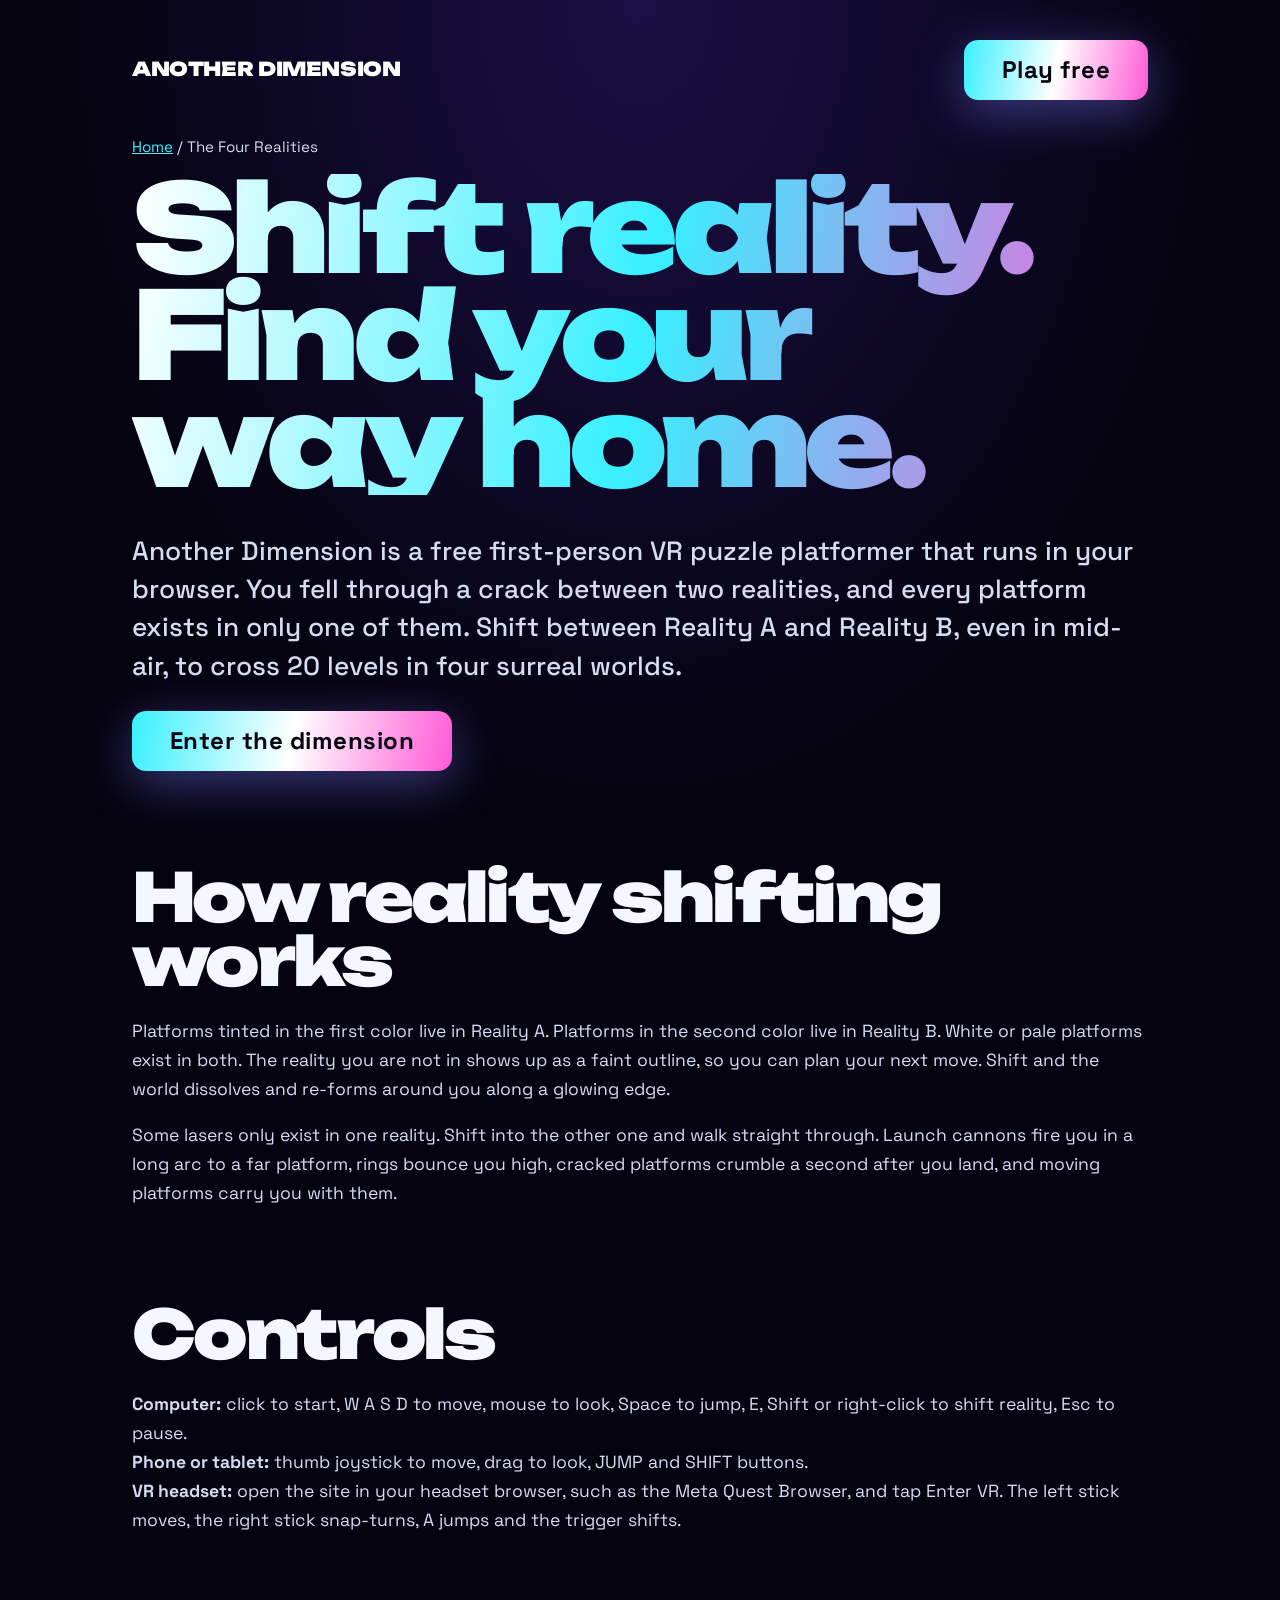
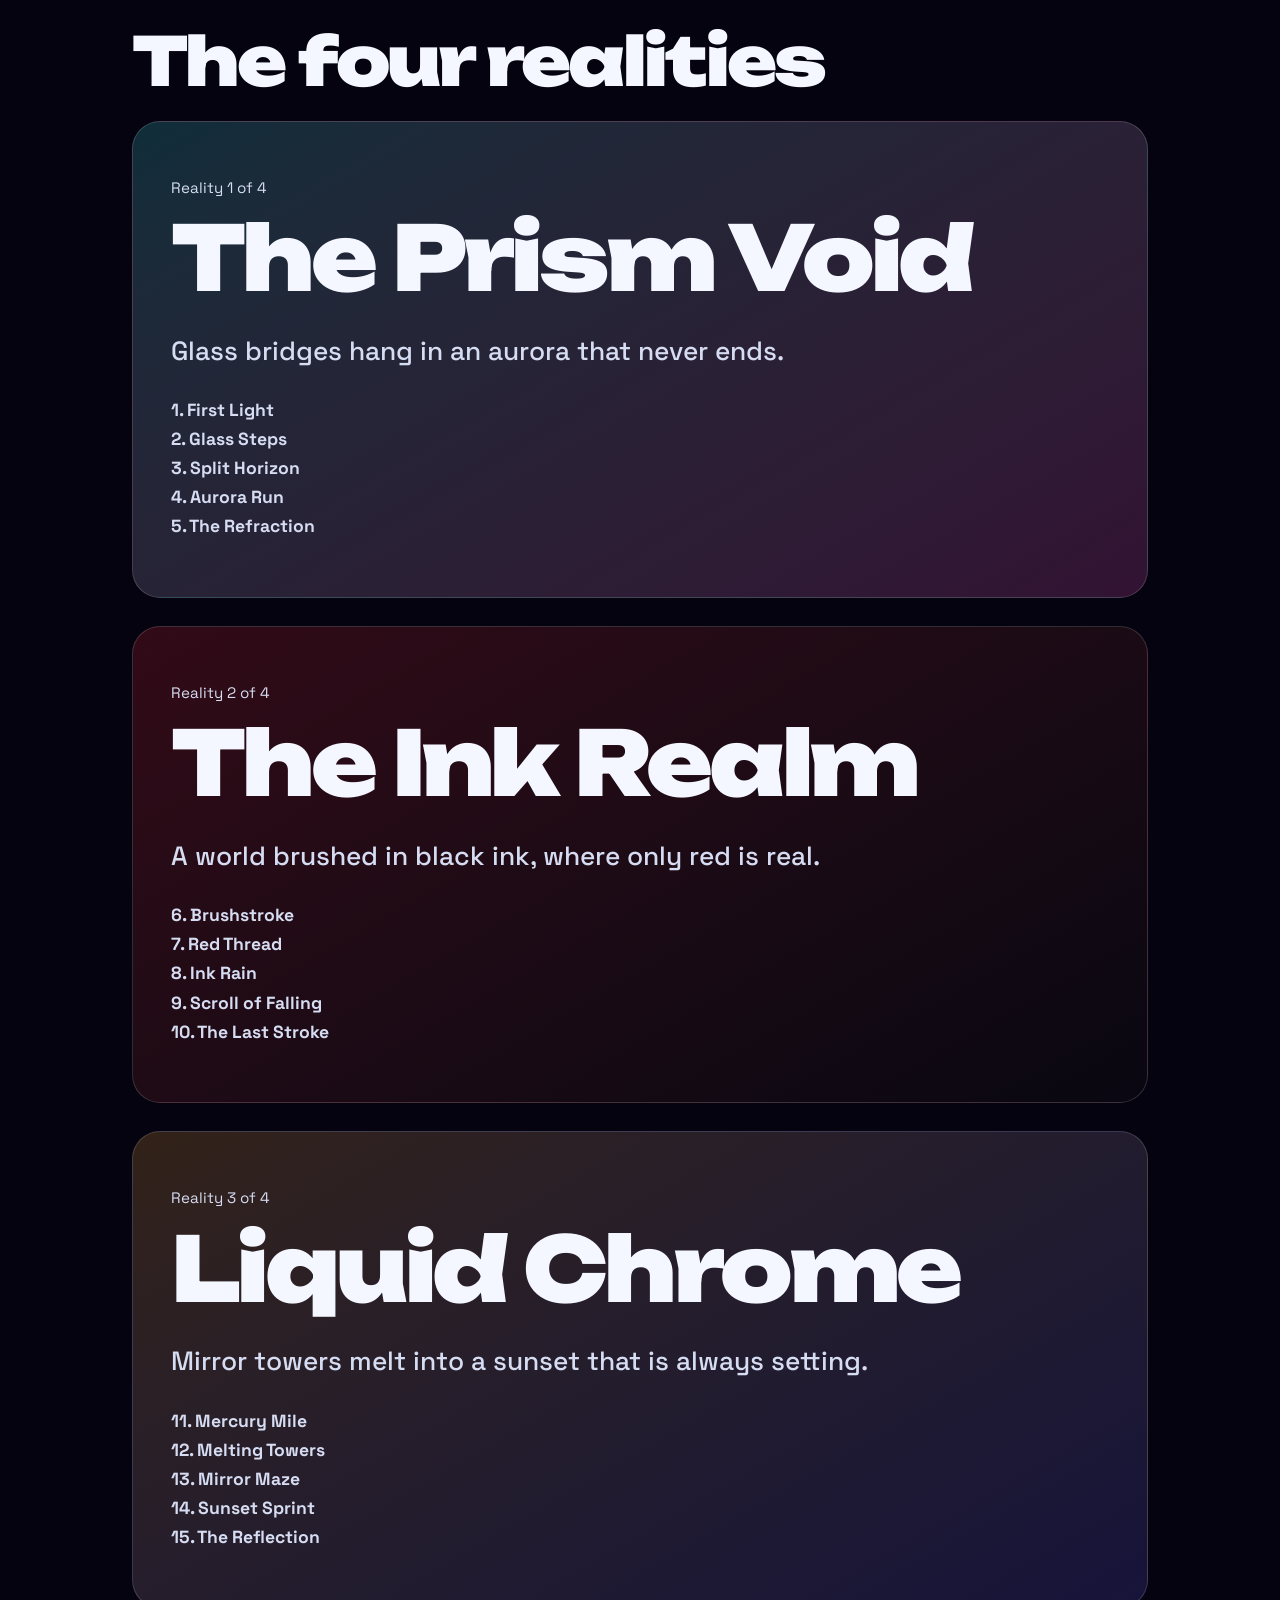
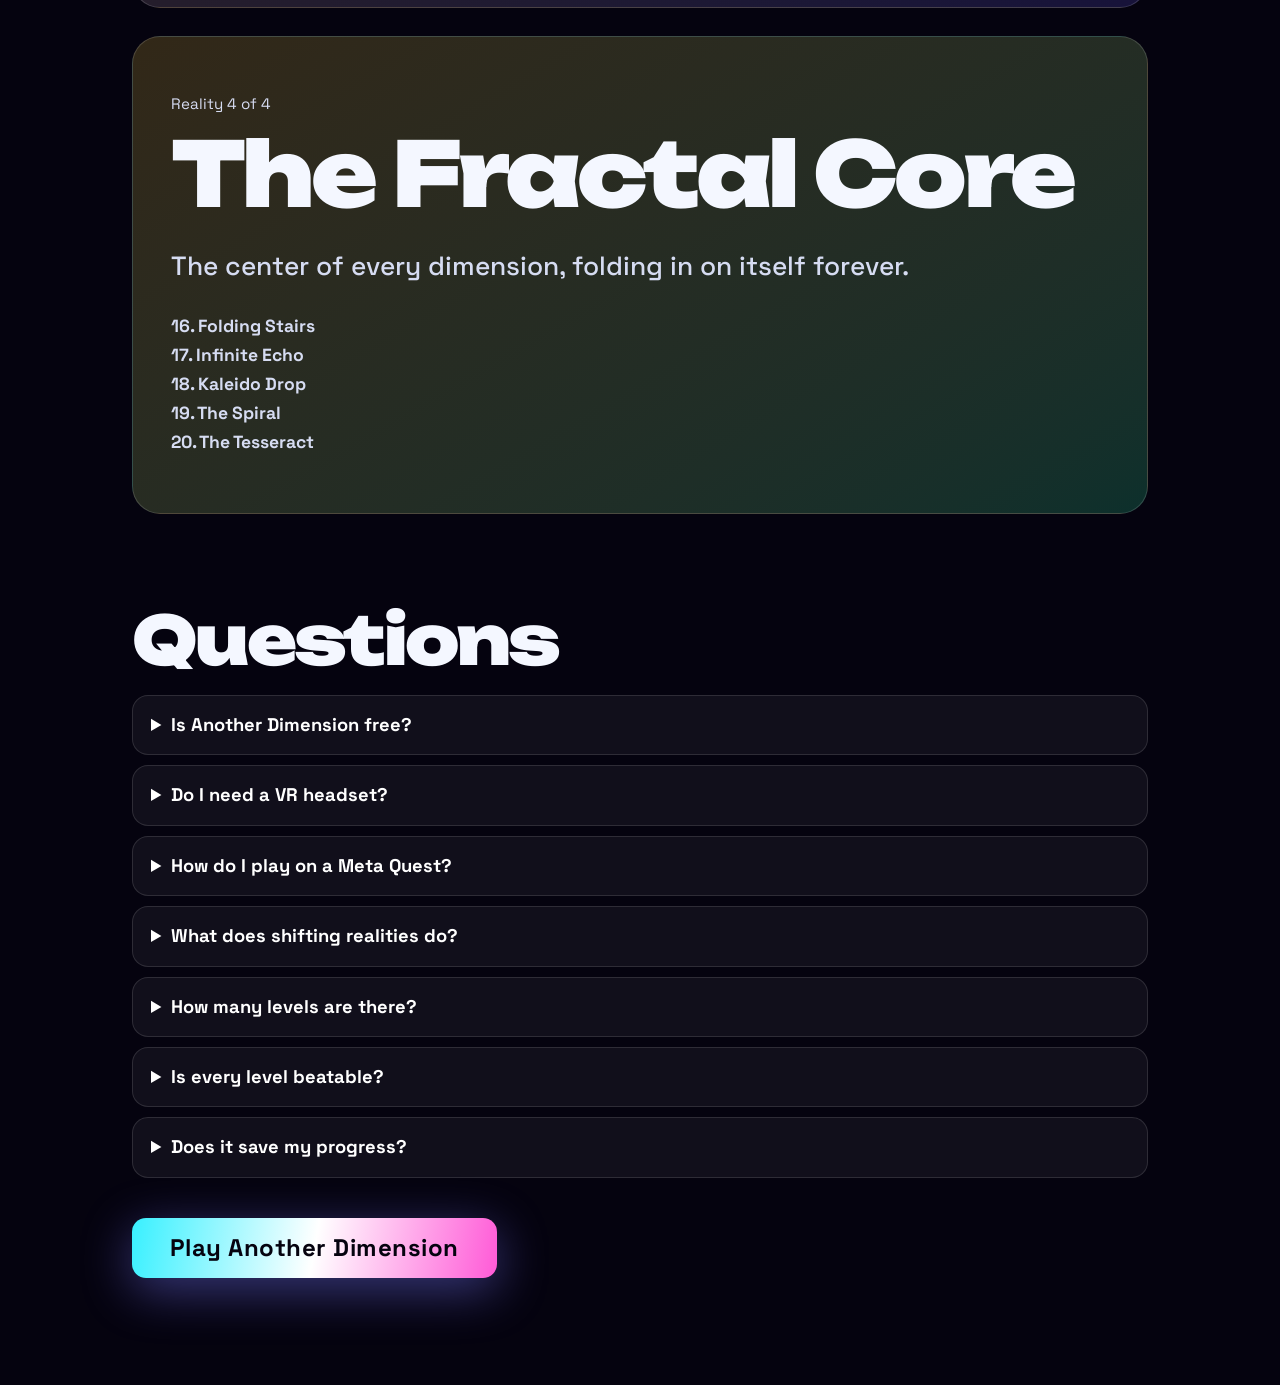
==== realities/index.html @ 5f75dca2 "Add files via upload" ====
<!doctype html>
<html lang="en-US">
<head>
<meta charset="utf-8"><meta name="viewport" content="width=device-width,initial-scale=1,viewport-fit=cover">
<title>The Four Realities of Another Dimension · Free Browser VR Game</title><meta name="description" content="Guide to Another Dimension, the free browser VR puzzle platformer: the four realities, all 20 levels, how reality shifting works, controls for VR, desktop and phone."><link rel="canonical" href="https://anotherdimensionvr.com/realities/"><meta name="robots" content="index,follow,max-image-preview:large">
<meta property="og:type" content="website"><meta property="og:site_name" content="Another Dimension"><meta property="og:title" content="The Four Realities of Another Dimension · Free Browser VR Game"><meta property="og:description" content="Guide to Another Dimension, the free browser VR puzzle platformer: the four realities, all 20 levels, how reality shifting works, controls for VR, desktop and phone."><meta property="og:url" content="https://anotherdimensionvr.com/realities/"><meta property="og:image" content="https://anotherdimensionvr.com/images/og-image.jpg"><meta property="og:image:width" content="1200"><meta property="og:image:height" content="630"><meta property="og:locale" content="en_US">
<meta name="twitter:card" content="summary_large_image"><meta name="twitter:title" content="The Four Realities of Another Dimension · Free Browser VR Game"><meta name="twitter:description" content="Guide to Another Dimension, the free browser VR puzzle platformer: the four realities, all 20 levels, how reality shifting works, controls for VR, desktop and phone."><meta name="twitter:image" content="https://anotherdimensionvr.com/images/og-image.jpg">
<link rel="icon" href="/images/favicon.ico" sizes="any"><link rel="icon" type="image/png" sizes="32x32" href="/images/favicon-32x32.png">
<link rel="apple-touch-icon" href="/images/apple-touch-icon.png"><link rel="manifest" href="/manifest.webmanifest"><meta name="theme-color" content="#05030f">
<link rel="preconnect" href="https://fonts.googleapis.com"><link rel="preconnect" href="https://fonts.gstatic.com" crossorigin>
<link href="https://fonts.googleapis.com/css2?family=Space+Grotesk:wght@400;500;600;700&family=Unbounded:wght@700;900&display=swap" rel="stylesheet">
<link rel="stylesheet" href="/css/ad.css">
<script type="application/ld+json">
{
 "@context": "https://schema.org",
 "@graph": [
  {
   "@type": "WebPage",
   "@id": "https://anotherdimensionvr.com/realities/#webpage",
   "url": "https://anotherdimensionvr.com/realities/",
   "name": "The Four Realities of Another Dimension · Free Browser VR Game",
   "description": "Guide to Another Dimension, the free browser VR puzzle platformer: the four realities, all 20 levels, how reality shifting works, controls for VR, desktop and phone.",
   "isPartOf": {
    "@id": "https://anotherdimensionvr.com/#website"
   },
   "about": {
    "@id": "https://anotherdimensionvr.com/#game"
   },
   "inLanguage": "en-US",
   "speakable": {
    "@type": "SpeakableSpecification",
    "cssSelector": [
     ".pg h1",
     ".pg .lede"
    ]
   }
  },
  {
   "@type": "BreadcrumbList",
   "itemListElement": [
    {
     "@type": "ListItem",
     "position": 1,
     "name": "Home",
     "item": "https://anotherdimensionvr.com/"
    },
    {
     "@type": "ListItem",
     "position": 2,
     "name": "The Four Realities",
     "item": "https://anotherdimensionvr.com/realities/"
    }
   ]
  },
  {
   "@type": "FAQPage",
   "@id": "https://anotherdimensionvr.com/realities/#faq",
   "mainEntity": [
    {
     "@type": "Question",
     "name": "Is Another Dimension free?",
     "acceptedAnswer": {
      "@type": "Answer",
      "text": "Yes. Another Dimension is a free VR game that runs in your web browser. There is nothing to download or install and no account to make."
     }
    },
    {
     "@type": "Question",
     "name": "Do I need a VR headset?",
     "acceptedAnswer": {
      "@type": "Answer",
      "text": "No. It plays in first person on a computer, phone or tablet. If you have a headset, open the site in its browser and tap Enter VR to play in full virtual reality through WebXR."
     }
    },
    {
     "@type": "Question",
     "name": "How do I play on a Meta Quest?",
     "acceptedAnswer": {
      "@type": "Answer",
      "text": "Open anotherdimensionvr.com in the Meta Quest Browser and tap Enter VR. The left stick moves, the right stick snap-turns, the A button jumps and the trigger shifts between realities."
     }
    },
    {
     "@type": "Question",
     "name": "What does shifting realities do?",
     "acceptedAnswer": {
      "@type": "Answer",
      "text": "Every platform exists in Reality A, Reality B or both. Shifting swaps which reality you are standing in, so platforms appear and vanish around you. You can shift in mid-air to land on a platform that was not there when you jumped."
     }
    },
    {
     "@type": "Question",
     "name": "How many levels are there?",
     "acceptedAnswer": {
      "@type": "Answer",
      "text": "Twenty levels across four realities: the Prism Void, the Ink Realm, Liquid Chrome and the Fractal Core. Each level has three stars to earn."
     }
    },
    {
     "@type": "Question",
     "name": "Is every level beatable?",
     "acceptedAnswer": {
      "@type": "Answer",
      "text": "Yes. Every jump in every level was test-played by an automated runner using the same physics as the game before it was included."
     }
    },
    {
     "@type": "Question",
     "name": "Does it save my progress?",
     "acceptedAnswer": {
      "@type": "Answer",
      "text": "Yes. Unlocked levels, stars and best times are saved in your browser on the device you play on."
     }
    }
   ]
  }
 ]
}
</script>
</head>
<body class="page">
<main class="pg">
<nav class="pg-nav"><a class="brand" href="/">ANOTHER DIMENSION</a><a class="b hot" href="/">Play free</a></nav>
<p class="crumbs"><a href="/">Home</a> / The Four Realities</p>
<h1>Shift reality. Find your way home.</h1>
<p class="lede">Another Dimension is a free first-person VR puzzle platformer that runs in your browser. You fell through a crack between two realities, and every platform exists in only one of them. Shift between Reality A and Reality B, even in mid-air, to cross 20 levels in four surreal worlds.</p>
<p><a class="b hot" href="/">Enter the dimension</a></p>
<h2>How reality shifting works</h2>
<p>Platforms tinted in the first color live in Reality A. Platforms in the second color live in Reality B. White or pale platforms exist in both. The reality you are not in shows up as a faint outline, so you can plan your next move. Shift and the world dissolves and re-forms around you along a glowing edge.</p>
<p>Some lasers only exist in one reality. Shift into the other one and walk straight through. Launch cannons fire you in a long arc to a far platform, rings bounce you high, cracked platforms crumble a second after you land, and moving platforms carry you with them.</p>
<h2>Controls</h2>
<p><b>Computer:</b> click to start, W A S D to move, mouse to look, Space to jump, E, Shift or right-click to shift reality, Esc to pause.<br><b>Phone or tablet:</b> thumb joystick to move, drag to look, JUMP and SHIFT buttons.<br><b>VR headset:</b> open the site in your headset browser, such as the Meta Quest Browser, and tap Enter VR. The left stick moves, the right stick snap-turns, A jumps and the trigger shifts.</p>
<h2>The four realities</h2>
<section class="rsec" style="--ra:#38f0ff;--rb:#ff5ad7"><p class="crumbs">Reality 1 of 4</p><h2>The Prism Void</h2><p class="lede">Glass bridges hang in an aurora that never ends.</p><ol start="1" style="list-style:none;padding:0"><li><b>1. First Light</b></li><li><b>2. Glass Steps</b></li><li><b>3. Split Horizon</b></li><li><b>4. Aurora Run</b></li><li><b>5. The Refraction</b></li></ol></section><section class="rsec" style="--ra:#ff2d3c;--rb:#1b1b1f"><p class="crumbs">Reality 2 of 4</p><h2>The Ink Realm</h2><p class="lede">A world brushed in black ink, where only red is real.</p><ol start="6" style="list-style:none;padding:0"><li><b>6. Brushstroke</b></li><li><b>7. Red Thread</b></li><li><b>8. Ink Rain</b></li><li><b>9. Scroll of Falling</b></li><li><b>10. The Last Stroke</b></li></ol></section><section class="rsec" style="--ra:#ffb13d;--rb:#6a5cff"><p class="crumbs">Reality 3 of 4</p><h2>Liquid Chrome</h2><p class="lede">Mirror towers melt into a sunset that is always setting.</p><ol start="11" style="list-style:none;padding:0"><li><b>11. Mercury Mile</b></li><li><b>12. Melting Towers</b></li><li><b>13. Mirror Maze</b></li><li><b>14. Sunset Sprint</b></li><li><b>15. The Reflection</b></li></ol></section><section class="rsec" style="--ra:#ffd23f;--rb:#2bffb0"><p class="crumbs">Reality 4 of 4</p><h2>The Fractal Core</h2><p class="lede">The center of every dimension, folding in on itself forever.</p><ol start="16" style="list-style:none;padding:0"><li><b>16. Folding Stairs</b></li><li><b>17. Infinite Echo</b></li><li><b>18. Kaleido Drop</b></li><li><b>19. The Spiral</b></li><li><b>20. The Tesseract</b></li></ol></section>
<h2>Questions</h2>
<details><summary>Is Another Dimension free?</summary><p>Yes. Another Dimension is a free VR game that runs in your web browser. There is nothing to download or install and no account to make.</p></details>
<details><summary>Do I need a VR headset?</summary><p>No. It plays in first person on a computer, phone or tablet. If you have a headset, open the site in its browser and tap Enter VR to play in full virtual reality through WebXR.</p></details>
<details><summary>How do I play on a Meta Quest?</summary><p>Open anotherdimensionvr.com in the Meta Quest Browser and tap Enter VR. The left stick moves, the right stick snap-turns, the A button jumps and the trigger shifts between realities.</p></details>
<details><summary>What does shifting realities do?</summary><p>Every platform exists in Reality A, Reality B or both. Shifting swaps which reality you are standing in, so platforms appear and vanish around you. You can shift in mid-air to land on a platform that was not there when you jumped.</p></details>
<details><summary>How many levels are there?</summary><p>Twenty levels across four realities: the Prism Void, the Ink Realm, Liquid Chrome and the Fractal Core. Each level has three stars to earn.</p></details>
<details><summary>Is every level beatable?</summary><p>Yes. Every jump in every level was test-played by an automated runner using the same physics as the game before it was included.</p></details>
<details><summary>Does it save my progress?</summary><p>Yes. Unlocked levels, stars and best times are saved in your browser on the device you play on.</p></details>
<p style="margin-top:40px"><a class="b hot" href="/">Play Another Dimension</a></p>
</main>
</body>
</html>
---- css/ad.css ----
/* ANOTHER DIMENSION — styles. Enormous type, sharp glass, no flashing (slow drifts and fades only). */
:root{--a:#38f0ff;--b:#ff5ad7;--g:#ffd23f;--ink:#f4f7ff;--dim:#aab4d6;--glass:rgba(8,6,24,.72);--f:"Space Grotesk","Segoe UI",system-ui,sans-serif;--d:"Unbounded","Space Grotesk",system-ui,sans-serif}
*{box-sizing:border-box}
html,body{margin:0;height:100%;background:#05030f;color:var(--ink);font-family:var(--f);-webkit-font-smoothing:antialiased}
body{overflow:hidden;overscroll-behavior:none;touch-action:none}
#stage,#stage canvas{position:fixed;inset:0;width:100%;height:100%;display:block}
#ui{position:fixed;inset:0;z-index:10;pointer-events:none}
#ui>*{pointer-events:auto}
#ui>.hud,#ui>.banner{pointer-events:none}
:focus-visible{outline:2px solid var(--a);outline-offset:3px}
.b{font:700 1.05rem/1 var(--f);letter-spacing:.02em;color:var(--ink);background:rgba(255,255,255,.07);border:1px solid rgba(255,255,255,.25);padding:15px 26px;border-radius:14px;cursor:pointer;text-decoration:none;display:inline-flex;align-items:center;gap:8px;-webkit-backdrop-filter:blur(10px);backdrop-filter:blur(10px);transition:transform .15s,background .15s}
.b:hover{background:rgba(255,255,255,.16);transform:translateY(-1px)}
.b.hot{font-size:clamp(1.15rem,2.4vw,1.5rem);padding:18px 38px;border:0;color:#05030f;background:linear-gradient(100deg,var(--a),#fff 50%,var(--b));box-shadow:0 12px 50px rgba(120,120,255,.45)}
.b.ghost{background:transparent}
#vr-btn{font:800 1rem var(--f);color:#05030f;background:linear-gradient(90deg,#ffd23f,#fff);border:0;border-radius:14px;padding:15px 24px;cursor:pointer;white-space:nowrap;text-decoration:none}
#vr-btn[disabled],a#vr-btn{background:rgba(255,255,255,.1);color:var(--dim);font-size:.85rem;cursor:default}
.row{display:flex;gap:12px;flex-wrap:wrap;justify-content:center;margin-top:22px}
.row.small{margin-top:14px}
kbd{font:700 .85em var(--f);background:rgba(255,255,255,.12);border:1px solid rgba(255,255,255,.25);border-radius:6px;padding:1px 7px}

/* panels */
.panel{position:fixed;inset:0;display:flex;flex-direction:column;align-items:center;justify-content:center;text-align:center;padding:24px;overflow:auto;touch-action:pan-y}
.panel[hidden]{display:none}
.title{background:radial-gradient(ellipse at center,rgba(5,3,15,.05),rgba(5,3,15,.55) 70%)}
.tess{position:absolute;top:50%;left:50%;width:min(92vmin,900px);height:min(92vmin,900px);transform:translate(-50%,-52%);opacity:.5;pointer-events:none}
.tess line{stroke:url(#tg);stroke-linecap:round}.tess circle{fill:#fff}
.kick{position:relative;margin:0;font-weight:700;letter-spacing:.42em;text-transform:uppercase;font-size:clamp(.75rem,1.5vw,1.05rem);color:var(--a);text-shadow:0 0 18px rgba(56,240,255,.7)}
.big{position:relative;margin:.12em 0 .1em;font-family:var(--d);font-weight:900;line-height:.84;letter-spacing:-.05em;display:flex;flex-direction:column;align-items:center}
.big span{display:block;font-size:clamp(3.6rem,15.5vw,15rem);background:linear-gradient(100deg,#ffffff,var(--a) 25%,#ffffff 45%,var(--b) 70%,#ffd23f);background-size:300% 100%;-webkit-background-clip:text;background-clip:text;color:transparent;animation:flow 18s ease-in-out infinite alternate;filter:drop-shadow(0 6px 40px rgba(120,80,255,.5))}
.big span:nth-child(2){font-size:clamp(2.4rem,10.6vw,10.4rem);animation-delay:-6s;letter-spacing:-.03em}
@keyframes flow{from{background-position:0 50%}to{background-position:100% 50%}}
.sub{position:relative;max-width:34ch;font-size:clamp(1.1rem,2.6vw,1.8rem);line-height:1.35;font-weight:500;margin:.6em auto 0;text-shadow:0 2px 20px #000}
.sub b{color:#fff;background:linear-gradient(90deg,var(--a),var(--b));-webkit-background-clip:text;background-clip:text;color:transparent}
.big2{font-family:var(--d);font-weight:900;font-size:clamp(2.8rem,9vw,7rem);line-height:.9;letter-spacing:-.04em;margin:.3em 0 .5em}
.x{position:fixed;top:18px;right:18px;width:50px;height:50px;border-radius:50%;border:1px solid rgba(255,255,255,.3);background:var(--glass);color:#fff;font-size:1.3rem;cursor:pointer}
.levels,.how,.pause,.done{background:rgba(5,3,15,.72);-webkit-backdrop-filter:blur(10px);backdrop-filter:blur(10px);justify-content:flex-start;padding-top:60px}
.worlds{display:grid;grid-template-columns:repeat(auto-fit,minmax(240px,1fr));gap:18px;width:min(1200px,100%)}
.wcol{text-align:left;background:linear-gradient(160deg,color-mix(in srgb,var(--a) 16%,transparent),color-mix(in srgb,var(--b) 16%,transparent));border:1px solid rgba(255,255,255,.15);border-radius:22px;padding:18px}
.wcol h3{font-family:var(--d);margin:0 0 .2em;font-size:1.35rem;line-height:1.05}
.wcol p{margin:0 0 12px;color:var(--dim);font-size:.9rem;line-height:1.4}
.lv{display:grid;grid-template-columns:44px 1fr auto;align-items:center;gap:10px;width:100%;margin:6px 0;padding:10px 12px;border-radius:14px;border:1px solid rgba(255,255,255,.14);background:rgba(0,0,0,.3);color:#fff;cursor:pointer;font:600 1rem var(--f);text-align:left}
.lv:hover{border-color:var(--a)}
.lv-n{font-family:var(--d);font-size:1.4rem;font-weight:900;color:var(--a)}
.lv-s{color:#ffd23f;letter-spacing:2px}
.lv.locked{opacity:.4;cursor:not-allowed}
.how-grid{display:grid;grid-template-columns:repeat(auto-fit,minmax(230px,1fr));gap:18px;width:min(1100px,100%);text-align:left}
.how-grid>div{background:rgba(255,255,255,.05);border:1px solid rgba(255,255,255,.12);border-radius:20px;padding:18px}
.how-grid svg{width:100%;height:auto;max-height:110px}
.how-grid h3{font-family:var(--d);margin:.4em 0 .3em;font-size:1.3rem}
.how-grid p{color:var(--dim);line-height:1.5;margin:0}
.keys{color:var(--dim);max-width:70ch;line-height:1.6;margin-top:22px}
.sens{display:flex;gap:12px;align-items:center;margin-top:24px;color:var(--dim);font-weight:600}
.dn-k{margin:0;letter-spacing:.3em;text-transform:uppercase;color:var(--a);font-weight:700}
.dn-t{font-family:var(--d);font-weight:900;font-size:clamp(2.6rem,9vw,7.5rem);line-height:.9;letter-spacing:-.04em;margin:.2em 0;background:linear-gradient(100deg,#fff,var(--a),var(--b),#ffd23f);-webkit-background-clip:text;background-clip:text;color:transparent}
.dn-stars{display:flex;gap:14px;justify-content:center;margin:10px 0}
.st{width:clamp(70px,12vw,120px);height:auto}
.st path{fill:none;stroke:rgba(255,255,255,.25);stroke-width:4;stroke-linejoin:round}
.st.on path{stroke:#ffd23f;fill:rgba(255,210,63,.25);stroke-dasharray:100;stroke-dashoffset:100;animation:draw .9s ease forwards;animation-delay:var(--d);filter:drop-shadow(0 0 12px #ffd23f)}
@keyframes draw{to{stroke-dashoffset:0}}
.dn-s{font-size:1.1rem;color:var(--dim)}.dn-s b{color:#fff}

/* HUD */
.hud{position:fixed;inset:0}
.h-lv{position:fixed;left:18px;top:calc(16px + env(safe-area-inset-top,0px));display:flex;flex-direction:column;text-shadow:0 2px 12px #000}
.h-lv span{font-size:.8rem;letter-spacing:.2em;text-transform:uppercase;color:var(--dim);font-weight:700}
.h-lv b{font-family:var(--d);font-size:clamp(1.5rem,3.4vw,2.6rem);line-height:1}
.h-time{position:fixed;top:calc(14px + env(safe-area-inset-top,0px));left:50%;transform:translateX(-50%);font-family:var(--d);font-weight:900;font-size:clamp(1.8rem,4vw,3rem);text-shadow:0 2px 16px #000}
.h-shards{position:fixed;right:18px;top:calc(18px + env(safe-area-inset-top,0px));display:flex;gap:8px}
.h-shards svg{width:24px;height:30px}.h-shards path{fill:rgba(255,255,255,.12);stroke:rgba(255,255,255,.5);stroke-width:1.5}
.h-shards svg.on path{fill:#fff;stroke:#fff;filter:drop-shadow(0 0 8px #fff)}
.h-dial{position:fixed;right:18px;bottom:calc(18px + env(safe-area-inset-bottom,0px));width:clamp(84px,11vw,120px);filter:drop-shadow(0 0 22px var(--c,#38f0ff))}
.h-dial svg{width:100%;height:auto;display:block}
#dial-n{transform-origin:50px 50px;transition:transform .45s cubic-bezier(.5,1.6,.4,1)}
#dial-t{position:absolute;inset:0;display:grid;place-items:center;font-family:var(--d);font-weight:900;font-size:1.1rem;color:#05030f;pointer-events:none;padding-top:62%}
.h-hint{position:fixed;left:50%;bottom:calc(120px + env(safe-area-inset-bottom,0px));transform:translate(-50%,10px);background:var(--glass);border:1px solid rgba(255,255,255,.2);border-radius:14px;padding:12px 18px;font-weight:600;font-size:1.05rem;opacity:0;transition:opacity .4s,transform .4s;max-width:90vw;text-align:center}
.h-hint.on{opacity:1;transform:translate(-50%,0)}
.h-dot{position:fixed;left:50%;top:50%;width:6px;height:6px;margin:-3px 0 0 -3px;border-radius:50%;background:#fff;box-shadow:0 0 8px #fff,0 0 0 2px rgba(0,0,0,.4)}
.banner{position:fixed;left:0;right:0;top:30%;text-align:center;z-index:20;transition:opacity .9s,transform .9s;text-shadow:0 4px 30px #000}
.banner.out{opacity:0;transform:translateY(-16px)}
.banner p{margin:0;letter-spacing:.3em;text-transform:uppercase;font-weight:700;color:var(--dim)}
.banner h2{margin:.05em 0;font-family:var(--d);font-weight:900;font-size:clamp(3.4rem,13vw,12rem);line-height:.88;letter-spacing:-.05em;background:linear-gradient(100deg,var(--a),#fff,var(--b));-webkit-background-clip:text;background-clip:text;color:transparent}
.banner .bs{letter-spacing:.02em;text-transform:none;color:#fff;font-size:clamp(1.1rem,2.6vw,1.7rem)}

/* touch */
.touch{position:fixed;inset:0;pointer-events:none;z-index:15}.touch>*{pointer-events:auto}
.joy{position:fixed;left:22px;bottom:calc(26px + env(safe-area-inset-bottom,0px));width:136px;height:136px;border-radius:50%;background:rgba(255,255,255,.06);border:2px solid rgba(255,255,255,.3);touch-action:none}
.joy-k{position:absolute;left:50%;top:50%;width:60px;height:60px;margin:-30px 0 0 -30px;border-radius:50%;background:radial-gradient(circle at 40% 35%,#fff,var(--a))}
.tb{position:fixed;border-radius:50%;border:2px solid rgba(255,255,255,.4);color:#05030f;font:800 .9rem var(--f);touch-action:none;user-select:none;-webkit-user-select:none}
.tb.on{transform:scale(.92)}
.t-jump{right:26px;bottom:calc(150px + env(safe-area-inset-bottom,0px));width:92px;height:92px;background:radial-gradient(circle at 40% 35%,#fff,#ffd23f)}
.t-shift{right:132px;bottom:calc(36px + env(safe-area-inset-bottom,0px));width:104px;height:104px;background:conic-gradient(var(--a) 0 50%,var(--b) 50% 100%);font-size:1rem;color:#fff;text-shadow:0 1px 4px #000}
.t-pause{left:50%;transform:translateX(-50%);top:calc(70px + env(safe-area-inset-top,0px));width:46px;height:46px;background:rgba(255,255,255,.2);color:#fff}
.in-vr #ui{display:none}
#err{position:fixed;left:12px;bottom:12px;max-width:min(520px,90vw);z-index:99;background:#2a0612;border:1px solid #ff4f79;color:#ffd6e0;border-radius:12px;padding:10px 14px;font:600 .85rem var(--f)}
#nogl{position:fixed;inset:0;display:grid;place-items:center;text-align:center;padding:24px;z-index:100;background:#05030f}
.gb-sr{position:absolute;width:1px;height:1px;overflow:hidden;clip:rect(0 0 0 0)}

/* static pages */
body.page{overflow:auto;touch-action:auto;background:radial-gradient(ellipse at top,#1a0f45,#05030f 65%)}
.pg{max-width:1060px;margin:0 auto;padding:40px 22px 90px;line-height:1.65;font-size:1.1rem}
.pg-nav{display:flex;justify-content:space-between;align-items:center;gap:12px;flex-wrap:wrap;margin-bottom:34px}
.pg-nav a.brand{font-family:var(--d);font-weight:900;color:#fff;text-decoration:none;font-size:1.2rem;letter-spacing:-.02em}
.crumbs{color:var(--dim);font-size:.95rem}.crumbs a{color:var(--a)}
.pg h1{font-family:var(--d);font-weight:900;font-size:clamp(3rem,10vw,7.6rem);line-height:.88;letter-spacing:-.05em;margin:.1em 0 .3em;background:linear-gradient(100deg,#fff,var(--a),var(--b));-webkit-background-clip:text;background-clip:text;color:transparent}
.pg h2{font-family:var(--d);font-weight:900;font-size:clamp(2rem,6vw,4.2rem);line-height:.95;letter-spacing:-.04em;margin:1.4em 0 .35em}
.pg p,.pg li{color:#d6dcf2}
.pg a{color:var(--a)}
.lede{font-size:clamp(1.2rem,2.6vw,1.65rem);color:#fff;font-weight:500;line-height:1.45}
.rsec{margin:28px 0;padding:clamp(20px,4vw,38px);border-radius:28px;background:linear-gradient(150deg,color-mix(in srgb,var(--ra) 18%,transparent),color-mix(in srgb,var(--rb) 18%,transparent));border:1px solid rgba(255,255,255,.15)}
.rsec h2{margin-top:.1em;font-size:clamp(2.4rem,8vw,5.6rem)}
.rsec ol{padding-left:1.3em}
.pg details{background:rgba(255,255,255,.05);border:1px solid rgba(255,255,255,.12);border-radius:16px;padding:14px 18px;margin:10px 0}
.pg summary{cursor:pointer;font-weight:700;font-size:1.15rem;color:#fff}
@media (prefers-reduced-motion:reduce){*,*::before,*::after{animation-duration:.01ms!important;animation-iteration-count:1!important;transition-duration:.15s!important}}
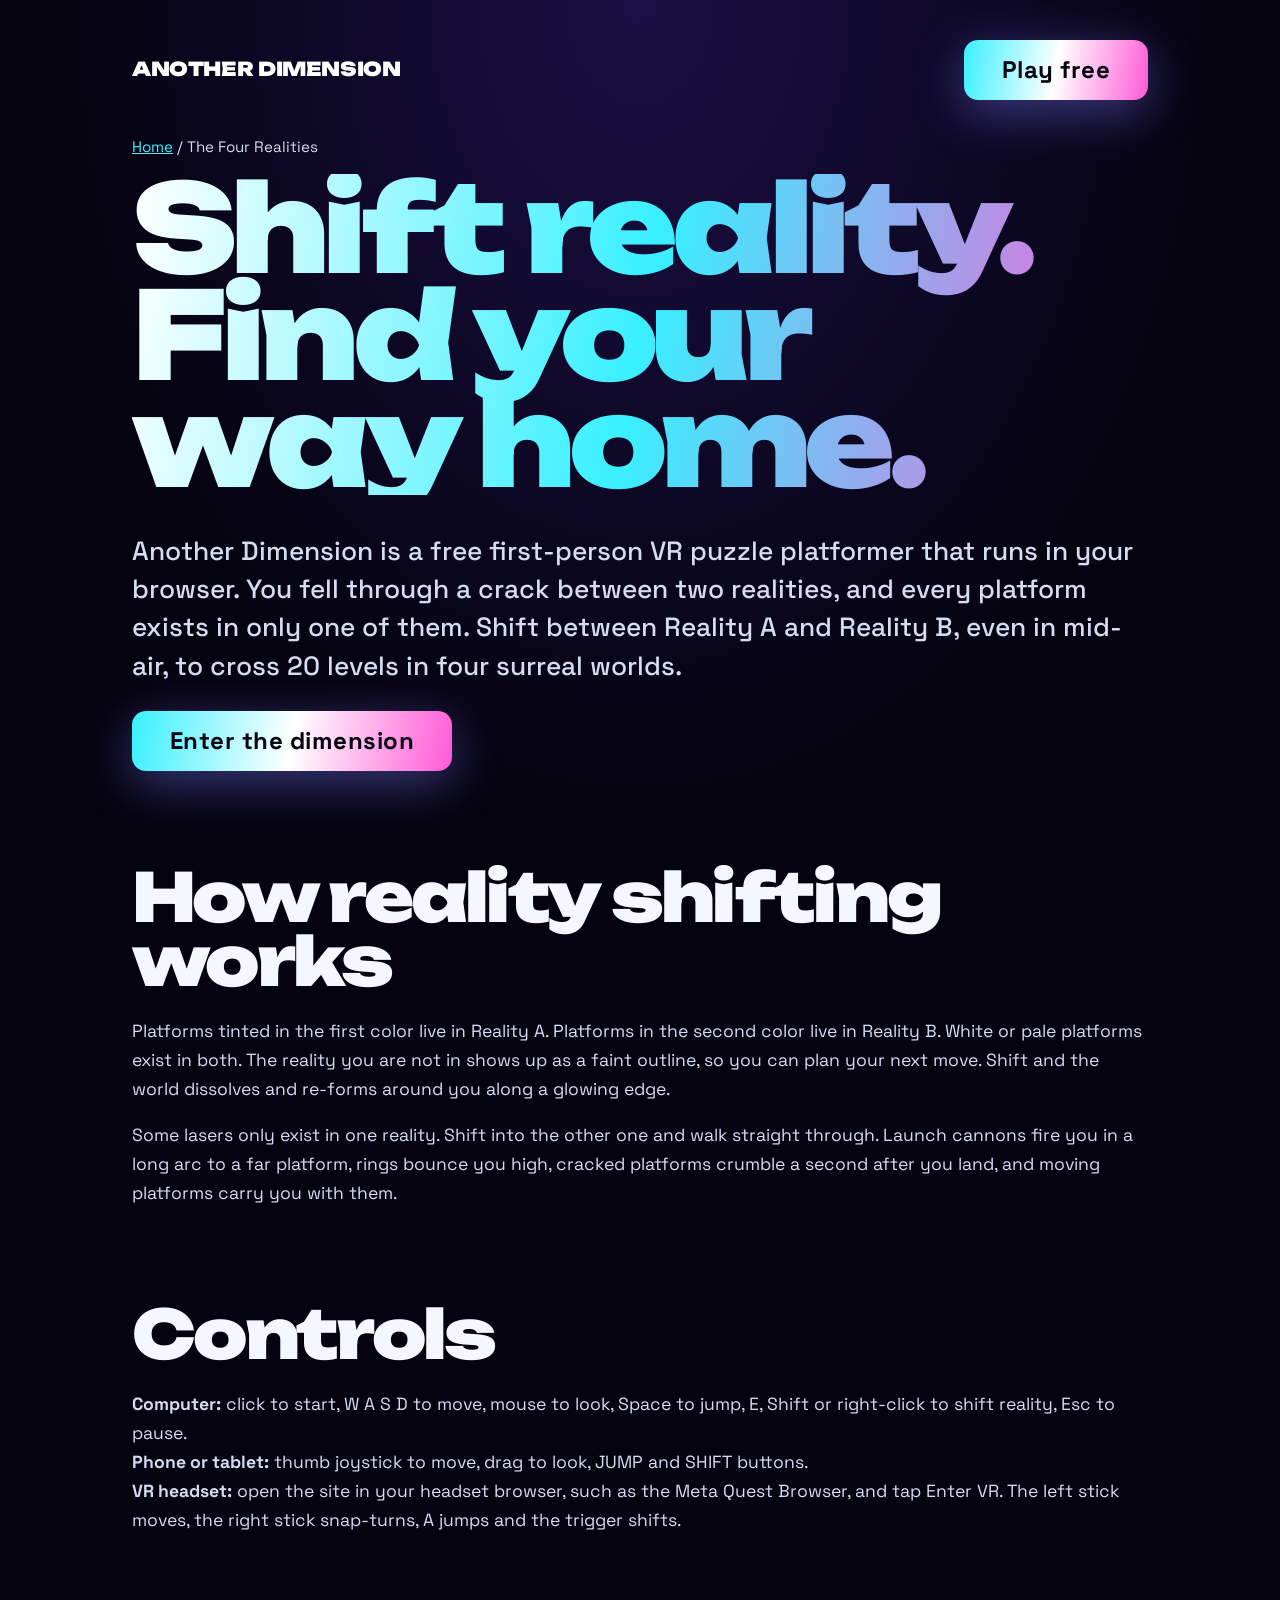
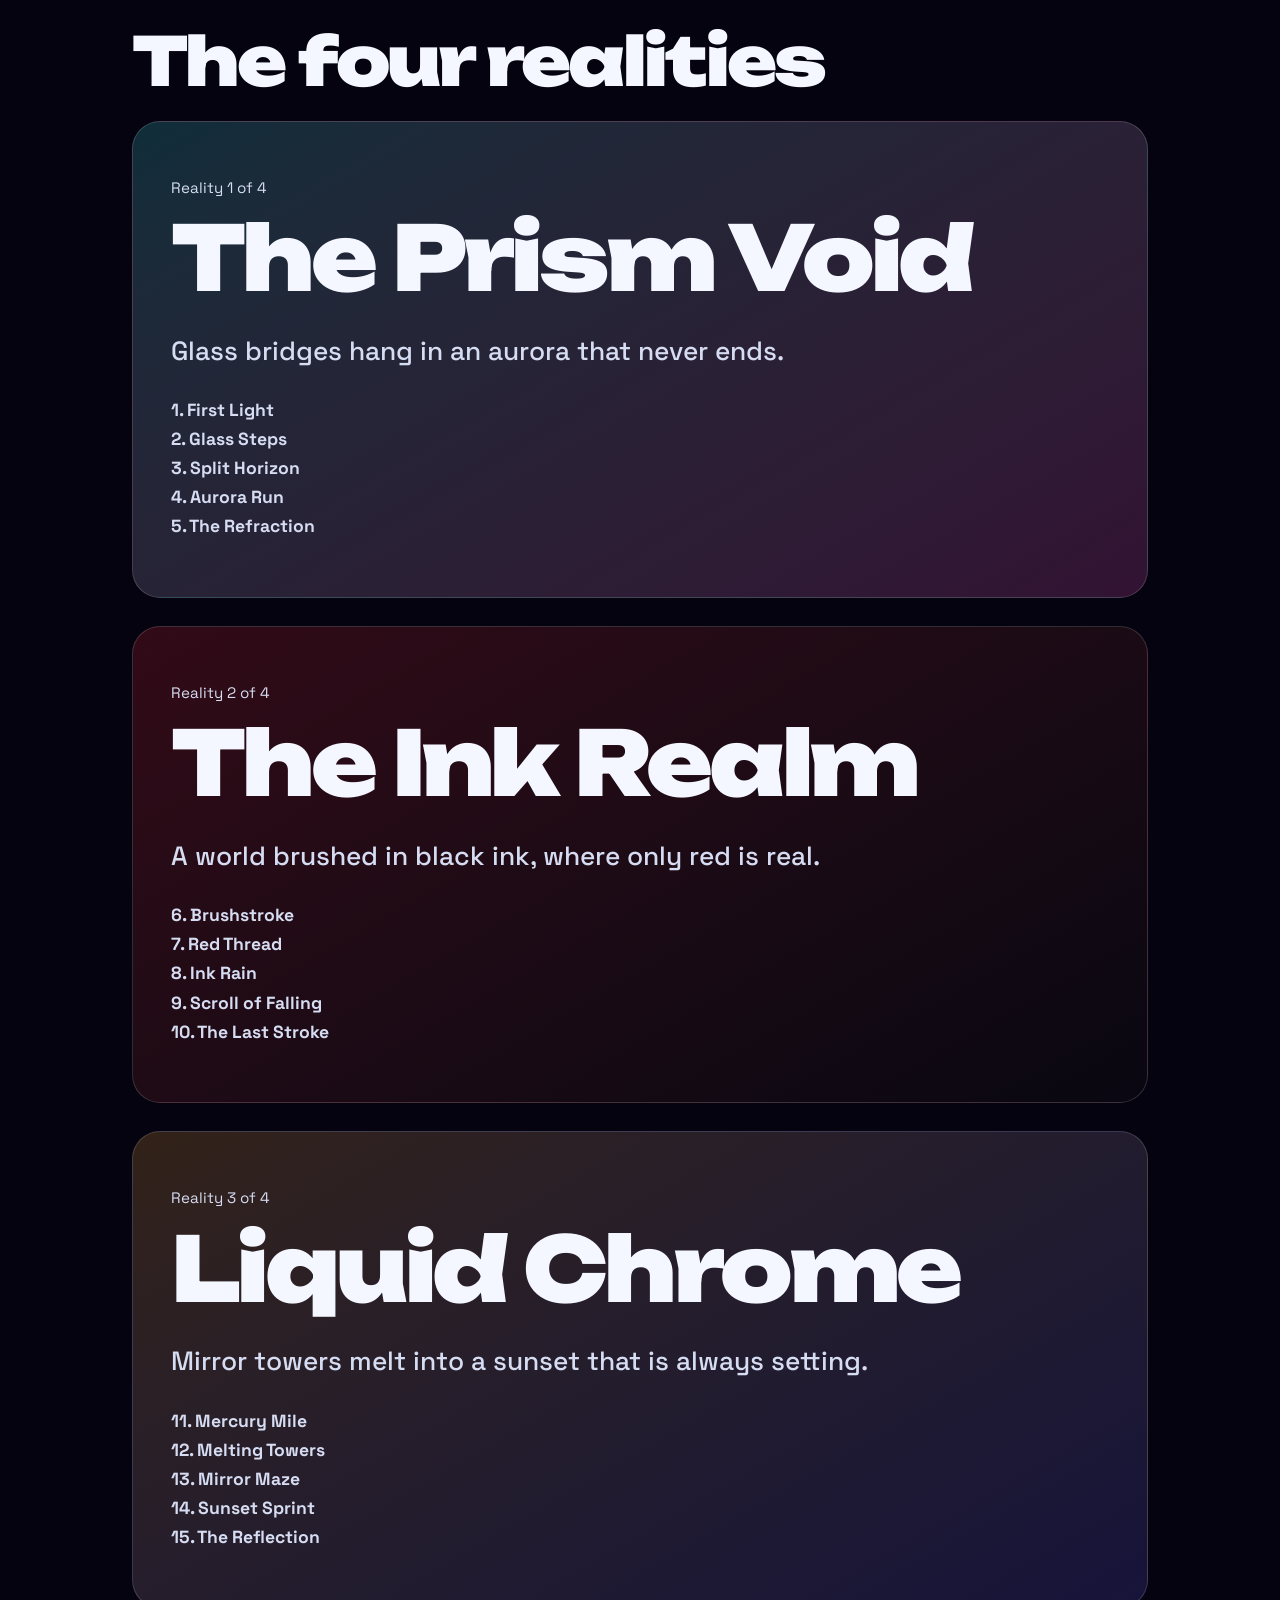
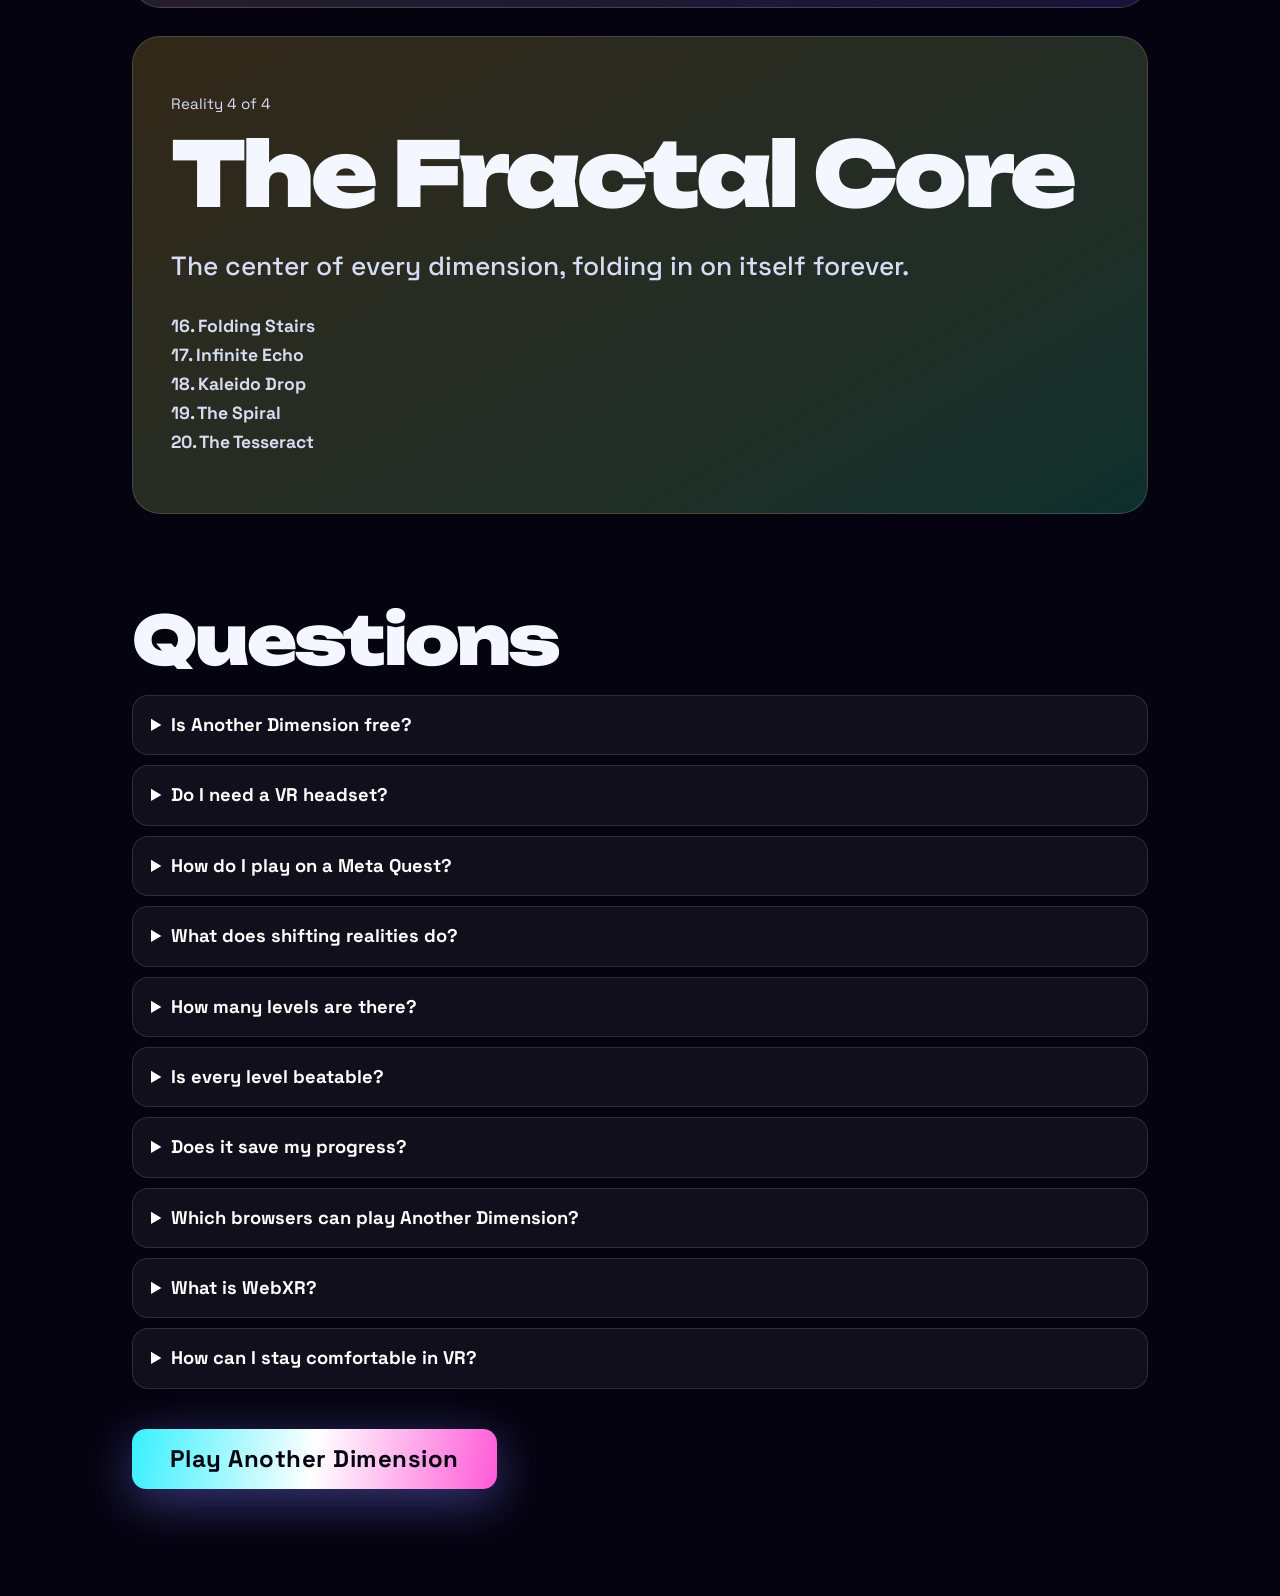
==== commit b5f3181a: "Add three evergreen FAQ answers to the realities guide, one h1 on home New questions on browsers, We" ====
--- a/realities/index.html
+++ b/realities/index.html
@@ -111,6 +111,30 @@
       "@type": "Answer",
       "text": "Yes. Unlocked levels, stars and best times are saved in your browser on the device you play on."
      }
+    },
+    {
+     "@type": "Question",
+     "name": "Which browsers can play Another Dimension?",
+     "acceptedAnswer": {
+      "@type": "Answer",
+      "text": "Any current browser with WebGL turned on can play it in first person, including Chrome, Edge, Safari and Firefox. To play in VR, use a headset browser that supports WebXR, such as the Meta Quest Browser, and tap Enter VR."
+     }
+    },
+    {
+     "@type": "Question",
+     "name": "What is WebXR?",
+     "acceptedAnswer": {
+      "@type": "Answer",
+      "text": "WebXR is the web standard that lets a browser connect to a VR or AR headset. It is why the same web page can run on a laptop or phone and then switch into full virtual reality in a headset browser, with no app store install."
+     }
+    },
+    {
+     "@type": "Question",
+     "name": "How can I stay comfortable in VR?",
+     "acceptedAnswer": {
+      "@type": "Answer",
+      "text": "Play in short sessions and take breaks. Snap turning, playing seated and keeping your play space clear and well lit all help. If you feel dizzy or sick, take the headset off and rest until you feel normal again."
+     }
     }
    ]
   }
@@ -140,6 +164,9 @@
 <details><summary>How many levels are there?</summary><p>Twenty levels across four realities: the Prism Void, the Ink Realm, Liquid Chrome and the Fractal Core. Each level has three stars to earn.</p></details>
 <details><summary>Is every level beatable?</summary><p>Yes. Every jump in every level was test-played by an automated runner using the same physics as the game before it was included.</p></details>
 <details><summary>Does it save my progress?</summary><p>Yes. Unlocked levels, stars and best times are saved in your browser on the device you play on.</p></details>
+<details><summary>Which browsers can play Another Dimension?</summary><p>Any current browser with WebGL turned on can play it in first person, including Chrome, Edge, Safari and Firefox. To play in VR, use a headset browser that supports WebXR, such as the Meta Quest Browser, and tap Enter VR.</p></details>
+<details><summary>What is WebXR?</summary><p>WebXR is the web standard that lets a browser connect to a VR or AR headset. It is why the same web page can run on a laptop or phone and then switch into full virtual reality in a headset browser, with no app store install.</p></details>
+<details><summary>How can I stay comfortable in VR?</summary><p>Play in short sessions and take breaks. Snap turning, playing seated and keeping your play space clear and well lit all help. If you feel dizzy or sick, take the headset off and rest until you feel normal again.</p></details>
 <p style="margin-top:40px"><a class="b hot" href="/">Play Another Dimension</a></p>
 </main>
 </body>
--- a/css/ad.css
+++ b/css/ad.css
@@ -1,4 +1,5 @@
 /* ANOTHER DIMENSION — styles. Enormous type, sharp glass, no flashing (slow drifts and fades only). */
+[hidden]{display:none!important}
 :root{--a:#38f0ff;--b:#ff5ad7;--g:#ffd23f;--ink:#f4f7ff;--dim:#aab4d6;--glass:rgba(8,6,24,.72);--f:"Space Grotesk","Segoe UI",system-ui,sans-serif;--d:"Unbounded","Space Grotesk",system-ui,sans-serif}
 *{box-sizing:border-box}
 html,body{margin:0;height:100%;background:#05030f;color:var(--ink);font-family:var(--f);-webkit-font-smoothing:antialiased}
@@ -6,7 +7,7 @@
 #stage,#stage canvas{position:fixed;inset:0;width:100%;height:100%;display:block}
 #ui{position:fixed;inset:0;z-index:10;pointer-events:none}
 #ui>*{pointer-events:auto}
-#ui>.hud,#ui>.banner{pointer-events:none}
+#ui>.hud,#ui>.banner,#ui>.touch{pointer-events:none}
 :focus-visible{outline:2px solid var(--a);outline-offset:3px}
 .b{font:700 1.05rem/1 var(--f);letter-spacing:.02em;color:var(--ink);background:rgba(255,255,255,.07);border:1px solid rgba(255,255,255,.25);padding:15px 26px;border-radius:14px;cursor:pointer;text-decoration:none;display:inline-flex;align-items:center;gap:8px;-webkit-backdrop-filter:blur(10px);backdrop-filter:blur(10px);transition:transform .15s,background .15s}
 .b:hover{background:rgba(255,255,255,.16);transform:translateY(-1px)}
